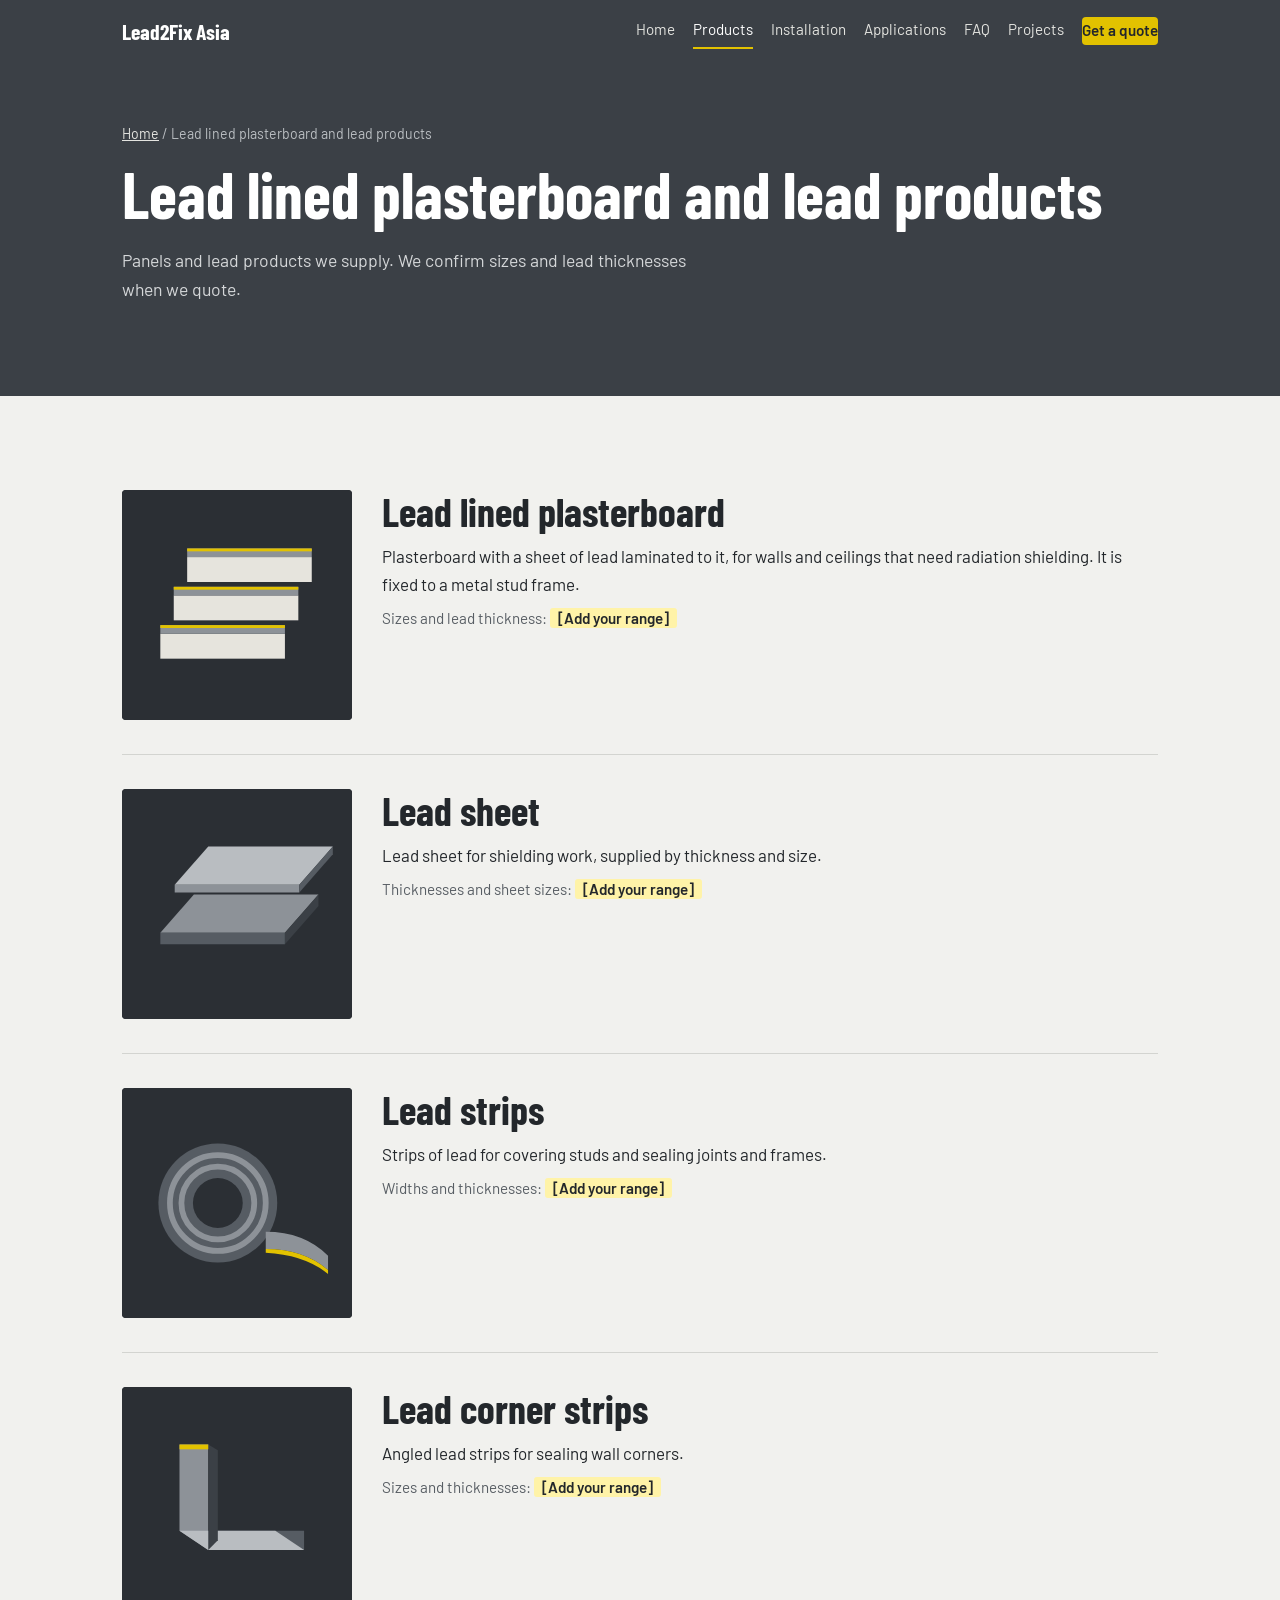
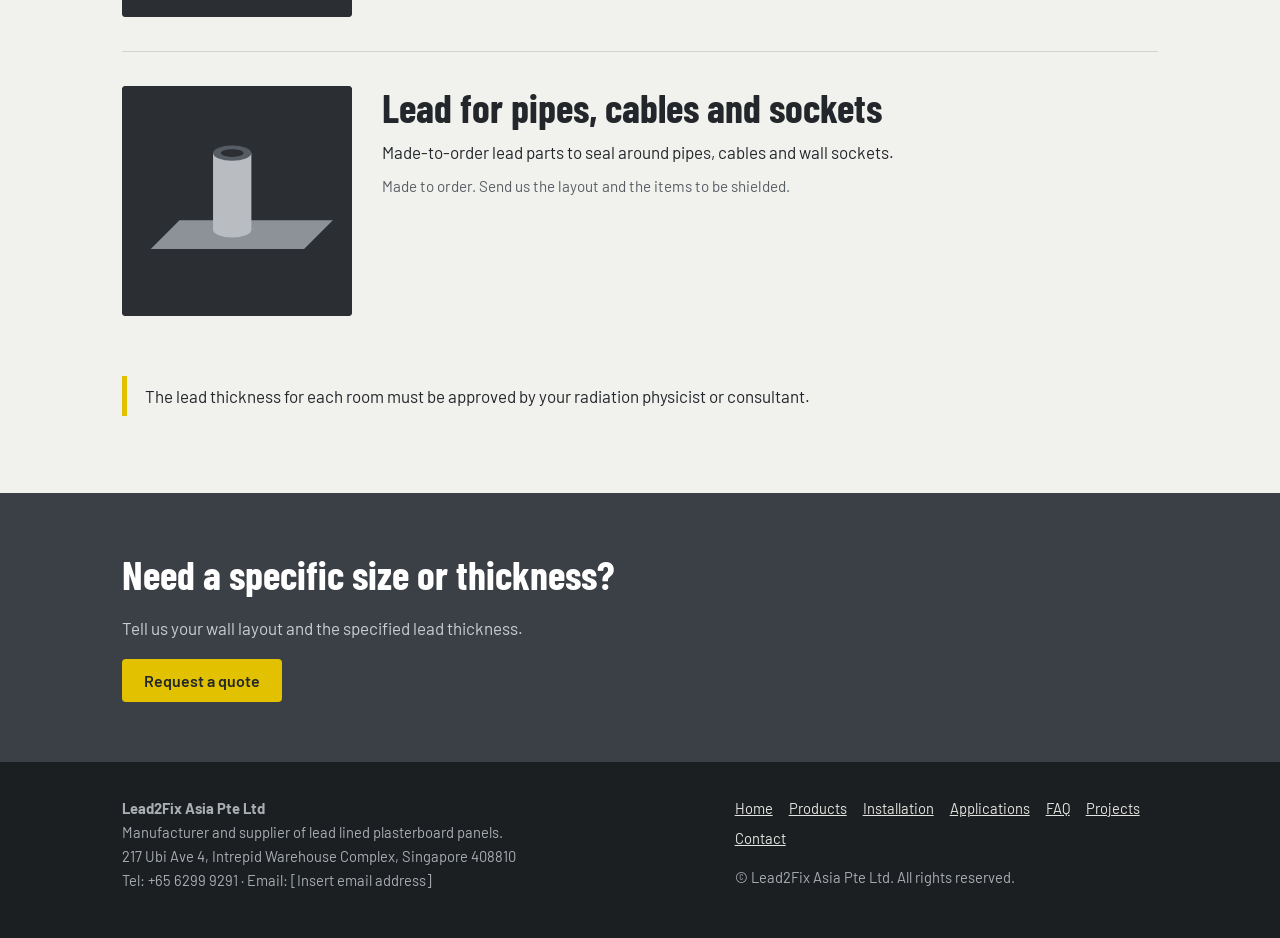
==== products.html @ 41c9099f "Fresh site" ====
<!DOCTYPE html>
<html lang="en-SG"><head><meta charset="utf-8"><meta name="viewport" content="width=device-width, initial-scale=1">
<title>Lead Lined Plasterboard &amp; Lead Products | Lead2Fix Asia</title><meta name="description" content="Lead lined plasterboard, lead sheet, lead strips, corner strips and lead parts for pipes and cables. Manufactured and supplied by Lead2Fix Asia in Singapore.">
<link rel="canonical" href="https://www.lead2fix.asia/products.html"><meta name="robots" content="index,follow">
<meta property="og:type" content="website"><meta property="og:title" content="Lead Lined Plasterboard &amp; Lead Products | Lead2Fix Asia"><meta property="og:description" content="Lead lined plasterboard, lead sheet, lead strips, corner strips and lead parts for pipes and cables. Manufactured and supplied by Lead2Fix Asia in Singapore."><meta property="og:url" content="https://www.lead2fix.asia/products.html"><meta property="og:locale" content="en_SG">
<link rel="preconnect" href="https://fonts.googleapis.com"><link rel="preconnect" href="https://fonts.gstatic.com" crossorigin>
<link href="https://fonts.googleapis.com/css2?family=Barlow+Condensed:wght@600;700&family=Barlow:wght@400;500;600&display=swap" rel="stylesheet">
<link rel="stylesheet" href="styles.css"></head><body>
<header class="top"><div class="wrap nav"><a class="brand" href="index.html">Lead2Fix Asia</a><nav aria-label="Main"><a href="index.html">Home</a><a href="products.html" aria-current="page">Products</a><a href="installation.html">Installation</a><a href="applications.html">Applications</a><a href="faq.html">FAQ</a><a href="projects.html">Projects</a><a class="btn" href="contact.html">Get a quote</a></nav></div></header>
<main><div class="hero"><div class="wrap"><div><div class="crumbs"><a href="index.html">Home</a> / Lead lined plasterboard and lead products</div><h1>Lead lined plasterboard and lead products</h1><p>Panels and lead products we supply. We confirm sizes and lead thicknesses when we quote.</p></div></div></div><section><div class="wrap"><article class="prod"><img src="images/panel-layers.svg" alt="Illustration of lead lined plasterboard panels" width="240" height="240" loading="lazy"><div><h2>Lead lined plasterboard</h2><p>Plasterboard with a sheet of lead laminated to it, for walls and ceilings that need radiation shielding. It is fixed to a metal stud frame.</p><p class="spec">Sizes and lead thickness: <span class='fill'>[Add your range]</span></p></div></article><article class="prod"><img src="images/lead-sheet.svg" alt="Illustration of lead sheet" width="240" height="240" loading="lazy"><div><h2>Lead sheet</h2><p>Lead sheet for shielding work, supplied by thickness and size.</p><p class="spec">Thicknesses and sheet sizes: <span class='fill'>[Add your range]</span></p></div></article><article class="prod"><img src="images/rolled-lead.svg" alt="Illustration of a roll of lead strip" width="240" height="240" loading="lazy"><div><h2>Lead strips</h2><p>Strips of lead for covering studs and sealing joints and frames.</p><p class="spec">Widths and thicknesses: <span class='fill'>[Add your range]</span></p></div></article><article class="prod"><img src="images/corner-strip.svg" alt="Illustration of a lead corner strip" width="240" height="240" loading="lazy"><div><h2>Lead corner strips</h2><p>Angled lead strips for sealing wall corners.</p><p class="spec">Sizes and thicknesses: <span class='fill'>[Add your range]</span></p></div></article><article class="prod"><img src="images/lead-sleeve.svg" alt="Illustration of a lead sleeve around a pipe" width="240" height="240" loading="lazy"><div><h2>Lead for pipes, cables and sockets</h2><p>Made-to-order lead parts to seal around pipes, cables and wall sockets.</p><p class="spec">Made to order. Send us the layout and the items to be shielded.</p></div></article><p class="note">The lead thickness for each room must be approved by your radiation physicist or consultant.</p></div></section><section class="cta-band"><div class="wrap"><h2>Need a specific size or thickness?</h2><p>Tell us your wall layout and the specified lead thickness.</p><a class="btn" href="contact.html">Request a quote</a></div></section></main>
<footer><div class="wrap"><div><strong>Lead2Fix Asia Pte Ltd</strong><br>Manufacturer and supplier of lead lined plasterboard panels.<br>217 Ubi Ave 4, Intrepid Warehouse Complex, Singapore 408810<br>Tel: +65 6299 9291 · Email: [Insert email address]</div><div><ul><li><a href="index.html">Home</a></li><li><a href="products.html">Products</a></li><li><a href="installation.html">Installation</a></li><li><a href="applications.html">Applications</a></li><li><a href="faq.html">FAQ</a></li><li><a href="projects.html">Projects</a></li><li><a href="contact.html">Contact</a></li></ul><p>&copy; Lead2Fix Asia Pte Ltd. All rights reserved.</p></div></div></footer></body></html>
---- styles.css ----
:root{--bg:#F1F1EE;--surface:#fff;--ink:#23272B;--muted:#585E64;--line:#D3D4D0;--lead:#3B4046;--lead2:#565C63;--accent:#E2C200;--link:#6B5A00}
@media(prefers-color-scheme:dark){:root:not([data-theme=light]){--bg:#17191C;--surface:#202327;--ink:#ECECE8;--muted:#A3A8AD;--line:#33373C;--lead:#2A2E33;--lead2:#4A5057;--link:#E2C200}}
:root[data-theme=dark]{--bg:#17191C;--surface:#202327;--ink:#ECECE8;--muted:#A3A8AD;--line:#33373C;--lead:#2A2E33;--lead2:#4A5057;--link:#E2C200}
*{box-sizing:border-box}html{scroll-behavior:smooth}
body{margin:0;background:var(--bg);color:var(--ink);font:400 17px/1.65 Barlow,system-ui,Arial,sans-serif}
h1,h2,h3{font-family:"Barlow Condensed","Arial Narrow",sans-serif;line-height:1.08;margin:0}
h1{font-size:clamp(2.4rem,6vw,4rem);font-weight:700}h2{font-size:clamp(1.8rem,4vw,2.5rem);font-weight:700}h3{font-size:1.4rem;font-weight:600}
a{color:var(--link)}:focus-visible{outline:3px solid var(--accent);outline-offset:3px}
.wrap{max-width:1080px;margin:0 auto;padding:0 22px}
section{padding:60px 0}.alt{background:var(--surface);border-block:1px solid var(--line)}
.lede{color:var(--muted);max-width:62ch;margin:14px 0 0}
header.top{background:var(--lead);color:#fff;position:sticky;top:0;z-index:10}
.nav{display:flex;align-items:center;justify-content:space-between;gap:14px;min-height:62px;flex-wrap:wrap}
.brand{font:700 1.35rem "Barlow Condensed",sans-serif;color:#fff;text-decoration:none}
.nav nav{display:flex;gap:6px 18px;flex-wrap:wrap;align-items:center}
.nav nav a{color:#E4E4E0;text-decoration:none;font-size:.95rem;padding:4px 0;border-bottom:2px solid transparent}
.nav nav a[aria-current]{color:#fff;border-color:var(--accent)}
.btn{display:inline-block;background:var(--accent);color:#23272B!important;font-weight:600;padding:12px 22px;border-radius:4px;text-decoration:none;border:0;cursor:pointer;font:600 1rem Barlow,sans-serif}
.btn.ghost{background:transparent;color:#fff!important;border:1.5px solid #8A9096}
.hero{background:var(--lead);color:#fff;padding:60px 0 66px}.hero p{color:#D5D7D9;max-width:60ch;margin:18px 0 26px;font-size:1.1rem}
.hero.art{position:relative;overflow:hidden;padding:84px 0 92px}.hero.art svg{position:absolute;inset:0;width:100%;height:100%}.hero.art .wrap{position:relative;z-index:1}.hero.art h1{max-width:18ch}.hero.art p{max-width:46ch}.hero.split .wrap{display:grid;grid-template-columns:1.2fr .8fr;gap:40px;align-items:center}
@media(max-width:820px){.hero.split .wrap{grid-template-columns:1fr}}
.crumbs{font-size:.88rem;color:#B9BDC1;margin-bottom:14px}.crumbs a{color:#E4E4E0}
img{max-width:100%;height:auto;display:block;border-radius:4px;background:#ddd}
.hero img{border:1px solid #565C63}
.grid{display:grid;grid-template-columns:repeat(3,1fr);gap:22px;margin-top:30px}
@media(max-width:820px){.grid{grid-template-columns:1fr 1fr}}@media(max-width:540px){.grid{grid-template-columns:1fr}}
.card{background:var(--surface);border:1px solid var(--line);border-radius:6px;overflow:hidden;display:flex;flex-direction:column}
.alt .card{background:var(--bg)}
.card img{border-radius:0;aspect-ratio:1/1;object-fit:cover;width:100%}
.card div{padding:18px 20px 22px}.card p{margin:8px 0 0;color:var(--muted);font-size:.98rem}
.prod{display:grid;grid-template-columns:230px 1fr;gap:30px;padding:34px 0;border-top:1px solid var(--line)}
.prod:first-of-type{border-top:0}.prod p{margin:8px 0 0}.spec{color:var(--muted);font-size:.95rem;margin-top:10px}
@media(max-width:640px){.prod{grid-template-columns:1fr}.prod img{max-width:260px}}
ul.tick{list-style:none;padding:0;margin:20px 0 0}ul.tick li{padding:10px 0 10px 30px;border-bottom:1px solid var(--line);position:relative}
ul.tick li::before{content:"";position:absolute;left:0;top:18px;width:14px;height:14px;background:var(--accent);clip-path:polygon(0 0,100% 0,100% 55%,55% 55%,55% 100%,0 100%)}
ol.steps{list-style:none;counter-reset:s;padding:0;margin:28px 0 0}
ol.steps li{counter-increment:s;display:grid;grid-template-columns:54px 1fr;gap:6px 14px;padding:20px 0;border-top:1px solid var(--line)}
ol.steps li::before{content:counter(s);font:700 2.4rem "Barlow Condensed",sans-serif;color:var(--lead2);line-height:1;grid-row:span 2}
ol.steps h3{margin:0}ol.steps p{margin:0;color:var(--muted)}
.note{border-left:5px solid var(--accent);padding:6px 0 6px 18px;max-width:70ch;margin-top:26px;color:var(--ink)}
details{border-top:1px solid var(--line);padding:16px 0}details:last-of-type{border-bottom:1px solid var(--line)}
summary{font:600 1.3rem "Barlow Condensed",sans-serif;cursor:pointer}details p{margin:10px 0 0;color:var(--muted);max-width:68ch}
.ph{border:2px dashed var(--lead2);border-radius:6px;min-height:200px;padding:22px;display:flex;flex-direction:column;justify-content:flex-end;color:var(--muted)}
.ph b{color:var(--ink);font:600 1.3rem "Barlow Condensed",sans-serif}
.fill{background:#FFF3A8;color:#23272B;padding:1px 8px;border-radius:3px;font-weight:600}
.cgrid{display:grid;grid-template-columns:1fr 1fr;gap:48px}@media(max-width:820px){.cgrid{grid-template-columns:1fr;gap:24px}}
dt{font-weight:600;margin-top:18px}dd{margin:2px 0 0;color:var(--muted)}
label{display:block;font-weight:500;margin-top:14px;font-size:.95rem}
input,select,textarea{width:100%;margin-top:5px;padding:11px 12px;border-radius:4px;border:1px solid var(--lead2);background:var(--surface);color:var(--ink);font:inherit}textarea{min-height:110px}
.contactbtn{margin-top:20px}
.cta-band{background:var(--lead);color:#fff;text-align:left}.cta-band p{color:#CBCED1;max-width:60ch}
footer{background:#1C1F22;color:#A9AEB3;padding:34px 0;font-size:.92rem}footer a{color:#E4E4E0}
footer .wrap{display:grid;grid-template-columns:1.4fr 1fr;gap:20px}@media(max-width:640px){footer .wrap{grid-template-columns:1fr}}
footer ul{list-style:none;padding:0;margin:0;display:flex;gap:6px 16px;flex-wrap:wrap}
.card.t{border-top:5px solid var(--accent)}.card.t div{padding:22px}.prod img{background:#2B2F34}.card img{background:#2B2F34}
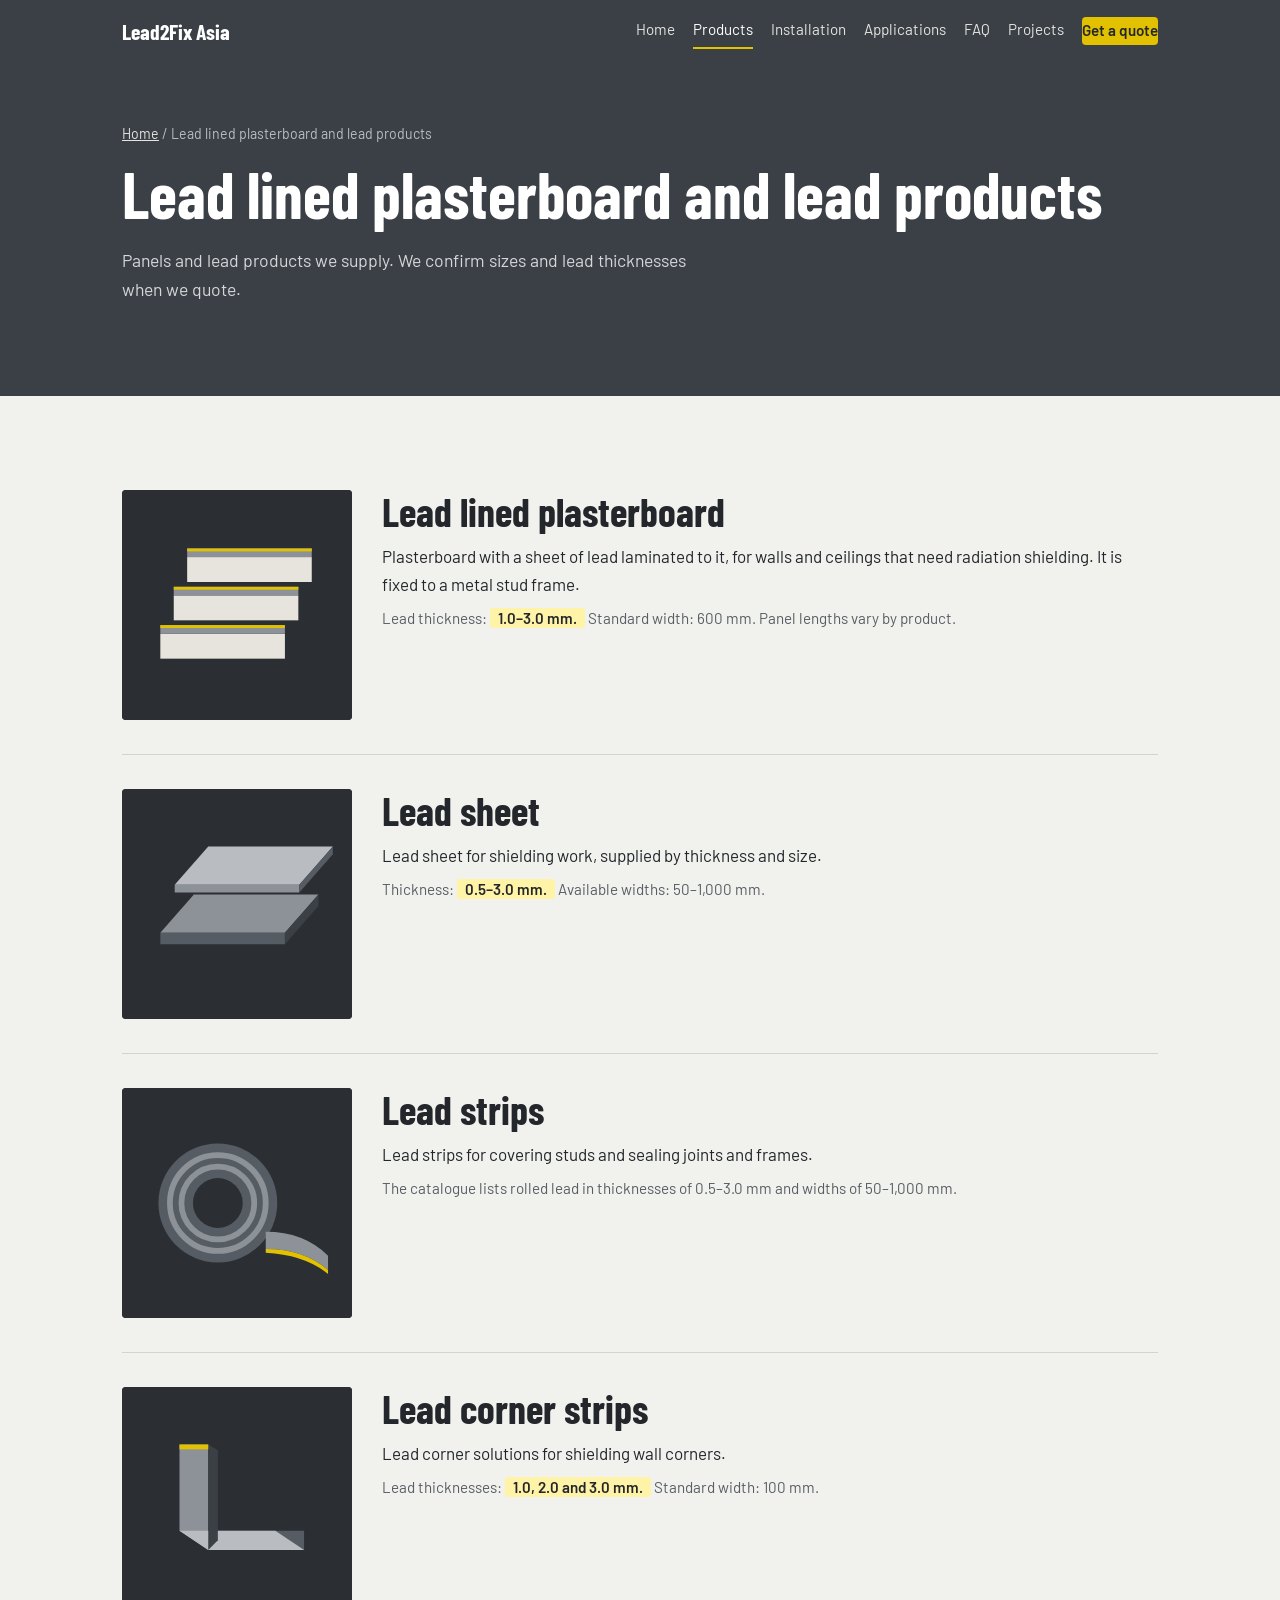
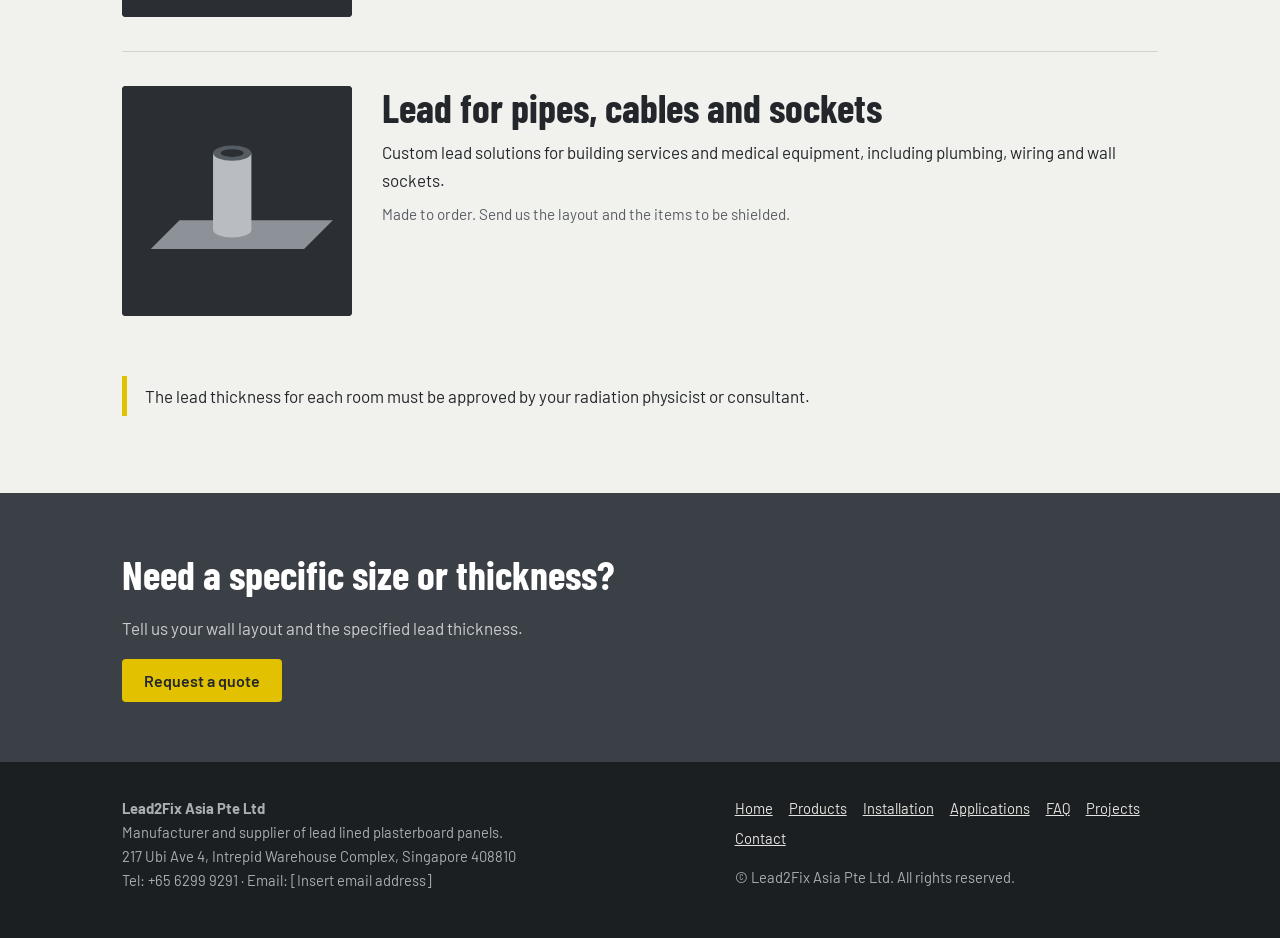
==== commit 94a64835: "change" ====
--- a/products.html
+++ b/products.html
@@ -7,5 +7,5 @@
 <link href="https://fonts.googleapis.com/css2?family=Barlow+Condensed:wght@600;700&family=Barlow:wght@400;500;600&display=swap" rel="stylesheet">
 <link rel="stylesheet" href="styles.css"></head><body>
 <header class="top"><div class="wrap nav"><a class="brand" href="index.html">Lead2Fix Asia</a><nav aria-label="Main"><a href="index.html">Home</a><a href="products.html" aria-current="page">Products</a><a href="installation.html">Installation</a><a href="applications.html">Applications</a><a href="faq.html">FAQ</a><a href="projects.html">Projects</a><a class="btn" href="contact.html">Get a quote</a></nav></div></header>
-<main><div class="hero"><div class="wrap"><div><div class="crumbs"><a href="index.html">Home</a> / Lead lined plasterboard and lead products</div><h1>Lead lined plasterboard and lead products</h1><p>Panels and lead products we supply. We confirm sizes and lead thicknesses when we quote.</p></div></div></div><section><div class="wrap"><article class="prod"><img src="images/panel-layers.svg" alt="Illustration of lead lined plasterboard panels" width="240" height="240" loading="lazy"><div><h2>Lead lined plasterboard</h2><p>Plasterboard with a sheet of lead laminated to it, for walls and ceilings that need radiation shielding. It is fixed to a metal stud frame.</p><p class="spec">Sizes and lead thickness: <span class='fill'>[Add your range]</span></p></div></article><article class="prod"><img src="images/lead-sheet.svg" alt="Illustration of lead sheet" width="240" height="240" loading="lazy"><div><h2>Lead sheet</h2><p>Lead sheet for shielding work, supplied by thickness and size.</p><p class="spec">Thicknesses and sheet sizes: <span class='fill'>[Add your range]</span></p></div></article><article class="prod"><img src="images/rolled-lead.svg" alt="Illustration of a roll of lead strip" width="240" height="240" loading="lazy"><div><h2>Lead strips</h2><p>Strips of lead for covering studs and sealing joints and frames.</p><p class="spec">Widths and thicknesses: <span class='fill'>[Add your range]</span></p></div></article><article class="prod"><img src="images/corner-strip.svg" alt="Illustration of a lead corner strip" width="240" height="240" loading="lazy"><div><h2>Lead corner strips</h2><p>Angled lead strips for sealing wall corners.</p><p class="spec">Sizes and thicknesses: <span class='fill'>[Add your range]</span></p></div></article><article class="prod"><img src="images/lead-sleeve.svg" alt="Illustration of a lead sleeve around a pipe" width="240" height="240" loading="lazy"><div><h2>Lead for pipes, cables and sockets</h2><p>Made-to-order lead parts to seal around pipes, cables and wall sockets.</p><p class="spec">Made to order. Send us the layout and the items to be shielded.</p></div></article><p class="note">The lead thickness for each room must be approved by your radiation physicist or consultant.</p></div></section><section class="cta-band"><div class="wrap"><h2>Need a specific size or thickness?</h2><p>Tell us your wall layout and the specified lead thickness.</p><a class="btn" href="contact.html">Request a quote</a></div></section></main>
+<main><div class="hero"><div class="wrap"><div><div class="crumbs"><a href="index.html">Home</a> / Lead lined plasterboard and lead products</div><h1>Lead lined plasterboard and lead products</h1><p>Panels and lead products we supply. We confirm sizes and lead thicknesses when we quote.</p></div></div></div><section><div class="wrap"><article class="prod"><img src="images/panel-layers.svg" alt="Illustration of lead lined plasterboard panels" width="240" height="240" loading="lazy"><div><h2>Lead lined plasterboard</h2><p>Plasterboard with a sheet of lead laminated to it, for walls and ceilings that need radiation shielding. It is fixed to a metal stud frame.</p><p class="spec">Lead thickness: <span class='fill'>1.0–3.0 mm.</span> Standard width: 600 mm. Panel lengths vary by product.</p></div></article><article class="prod"><img src="images/lead-sheet.svg" alt="Illustration of lead sheet" width="240" height="240" loading="lazy"><div><h2>Lead sheet</h2><p>Lead sheet for shielding work, supplied by thickness and size.</p><p class="spec">Thickness: <span class='fill'>0.5–3.0 mm.</span> Available widths: 50–1,000 mm.</p></div></article><article class="prod"><img src="images/rolled-lead.svg" alt="Illustration of a roll of lead strip" width="240" height="240" loading="lazy"><div><h2>Lead strips</h2><p>Lead strips for covering studs and sealing joints and frames.</p><p class="spec">The catalogue lists rolled lead in thicknesses of 0.5–3.0 mm and widths of 50–1,000 mm.</p></div></article><article class="prod"><img src="images/corner-strip.svg" alt="Illustration of a lead corner strip" width="240" height="240" loading="lazy"><div><h2>Lead corner strips</h2><p>Lead corner solutions for shielding wall corners.</p><p class="spec">Lead thicknesses: <span class='fill'>1.0, 2.0 and 3.0 mm.</span> Standard width: 100 mm.</p></div></article><article class="prod"><img src="images/lead-sleeve.svg" alt="Illustration of a lead sleeve around a pipe" width="240" height="240" loading="lazy"><div><h2>Lead for pipes, cables and sockets</h2><p>Custom lead solutions for building services and medical equipment, including plumbing, wiring and wall sockets.</p><p class="spec">Made to order. Send us the layout and the items to be shielded.</p></div></article><p class="note">The lead thickness for each room must be approved by your radiation physicist or consultant.</p></div></section><section class="cta-band"><div class="wrap"><h2>Need a specific size or thickness?</h2><p>Tell us your wall layout and the specified lead thickness.</p><a class="btn" href="contact.html">Request a quote</a></div></section></main>
 <footer><div class="wrap"><div><strong>Lead2Fix Asia Pte Ltd</strong><br>Manufacturer and supplier of lead lined plasterboard panels.<br>217 Ubi Ave 4, Intrepid Warehouse Complex, Singapore 408810<br>Tel: +65 6299 9291 · Email: [Insert email address]</div><div><ul><li><a href="index.html">Home</a></li><li><a href="products.html">Products</a></li><li><a href="installation.html">Installation</a></li><li><a href="applications.html">Applications</a></li><li><a href="faq.html">FAQ</a></li><li><a href="projects.html">Projects</a></li><li><a href="contact.html">Contact</a></li></ul><p>&copy; Lead2Fix Asia Pte Ltd. All rights reserved.</p></div></div></footer></body></html>
